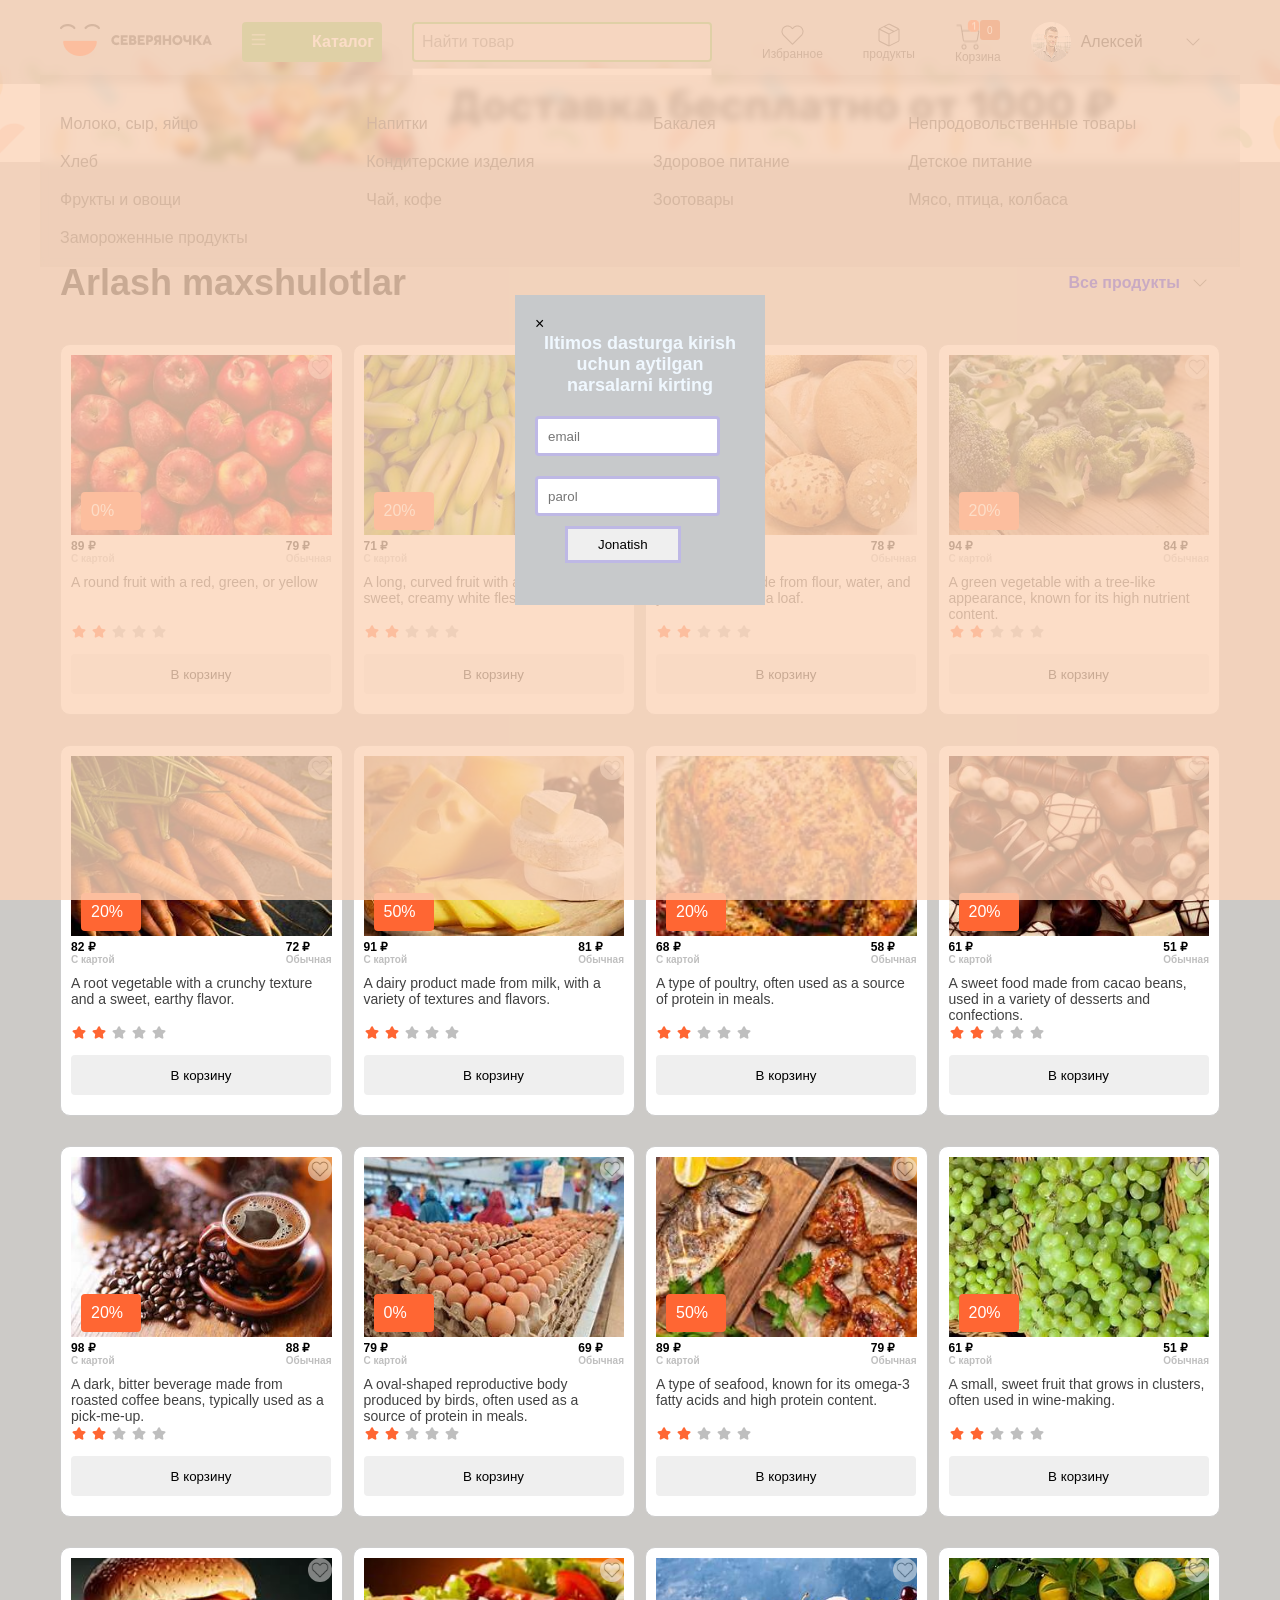
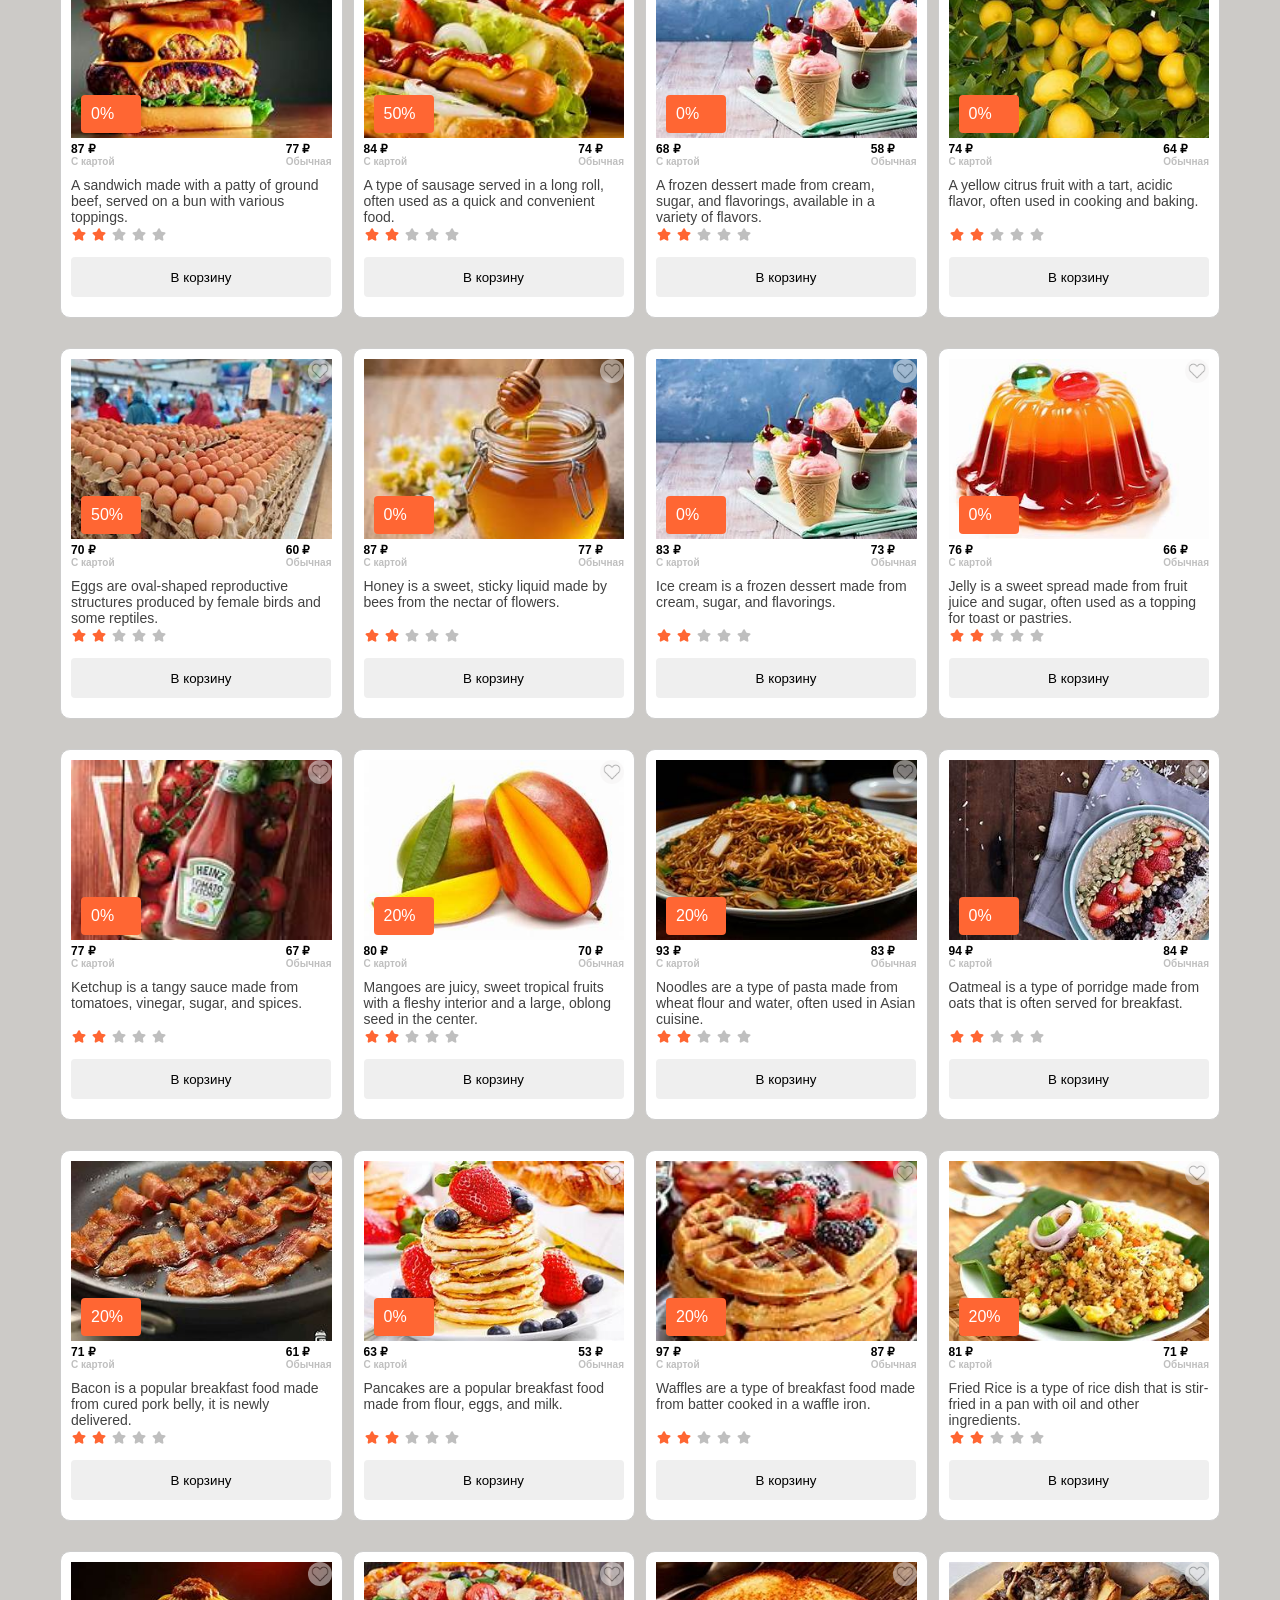
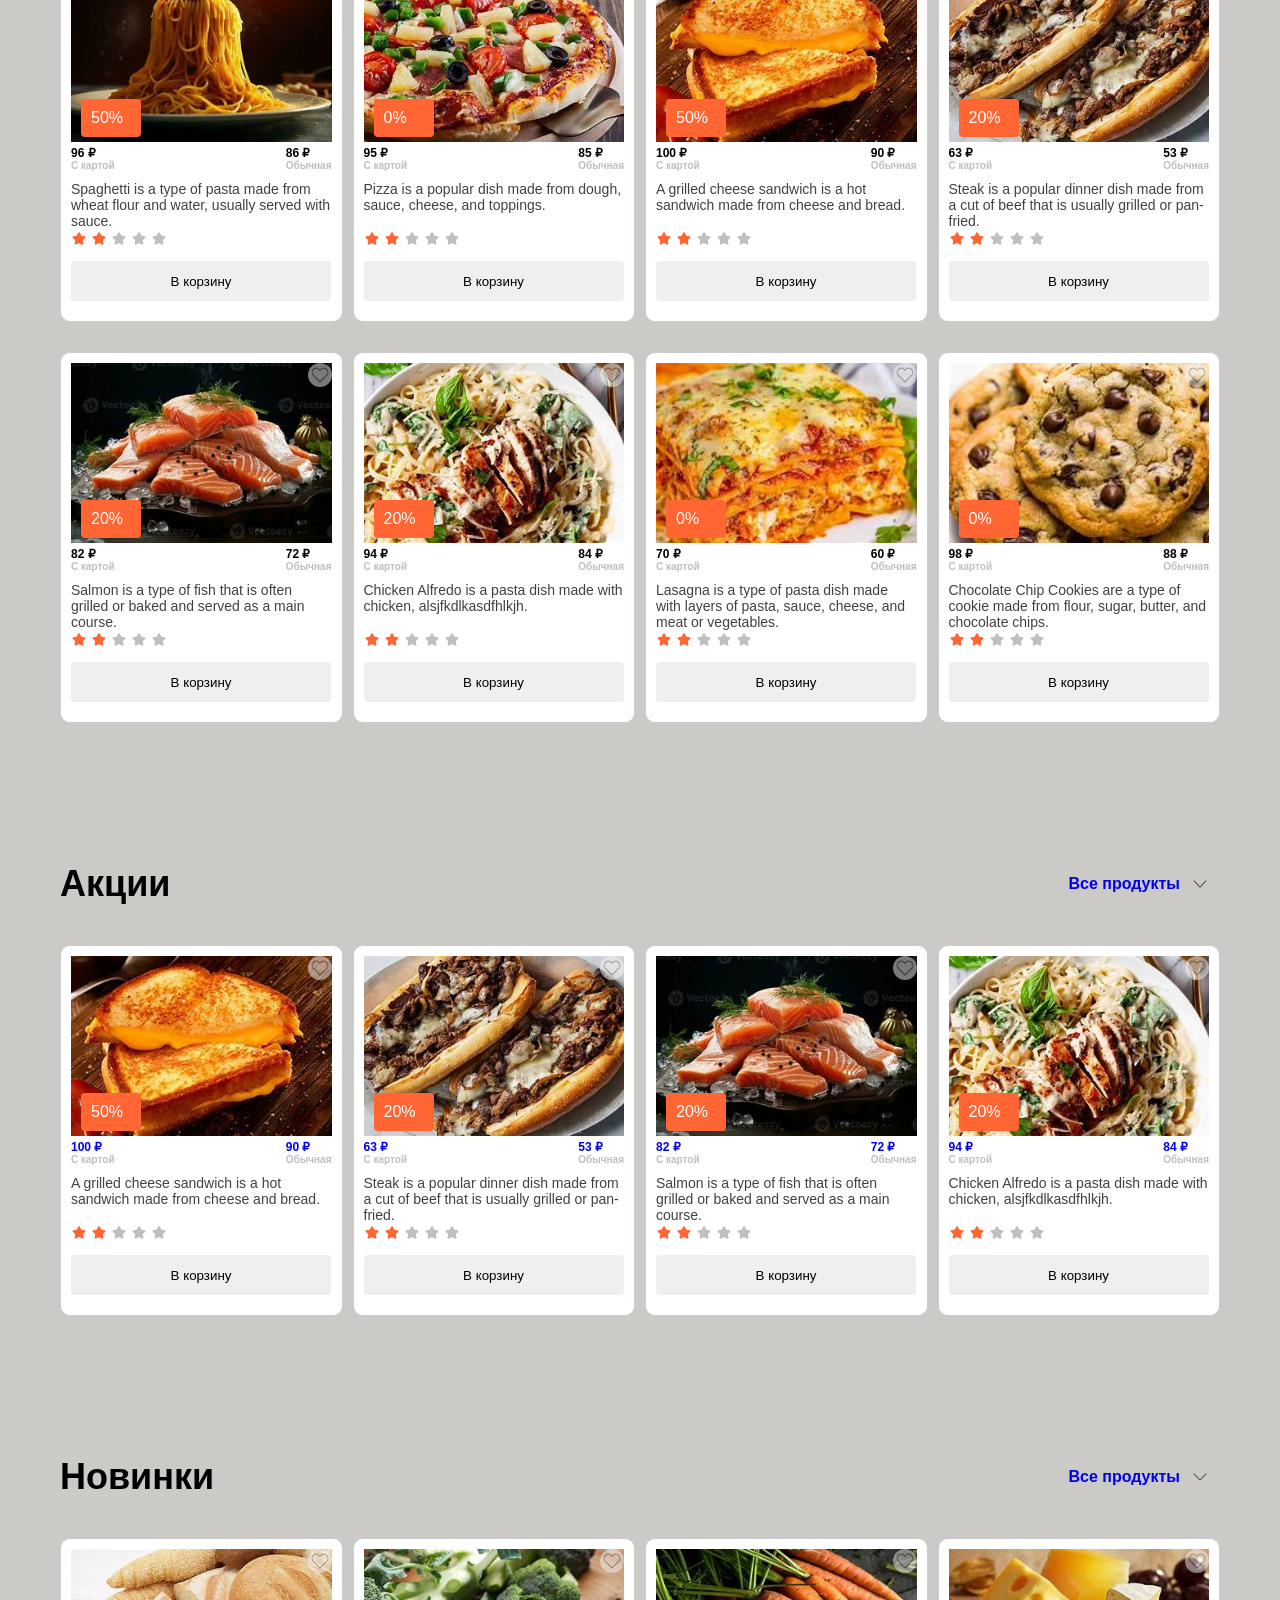
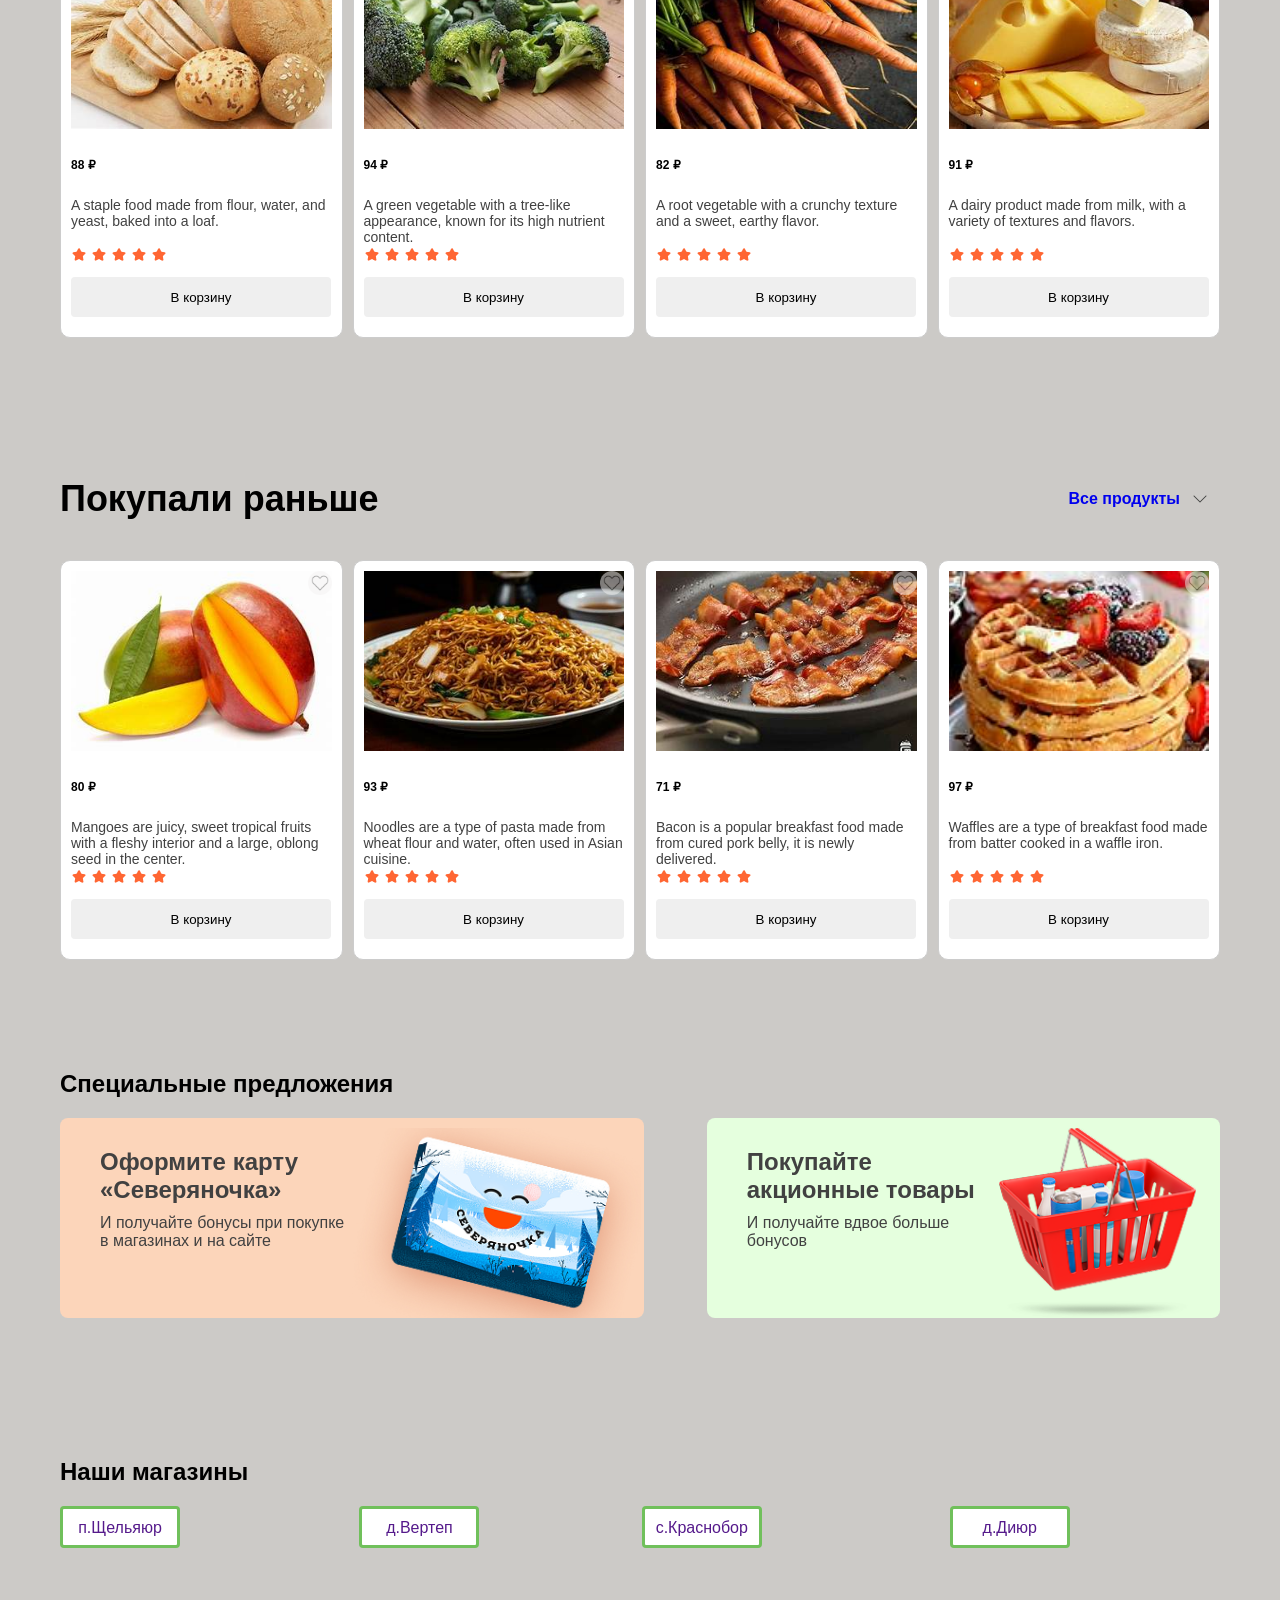
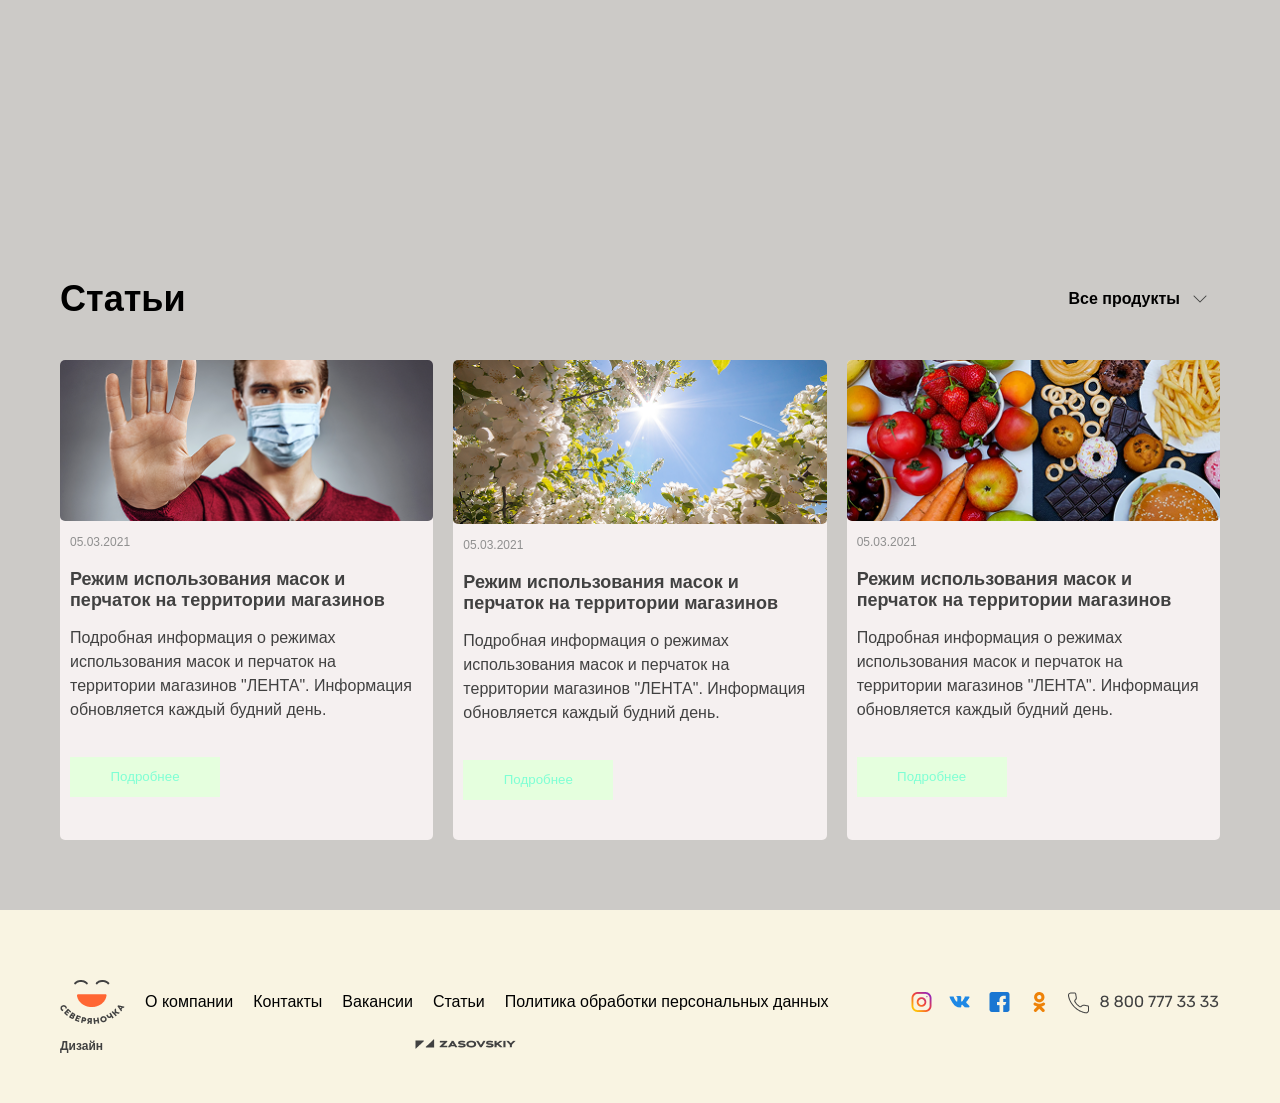
==== index.html @ 22d54e55 "uyga vazifa" ====
<!DOCTYPE html>
<html lang="en">

<head>
  <meta charset="UTF-8">
  <meta name="viewport" content="width=device-width, initial-scale=1.0">
  <title>Document</title>
  <link rel="stylesheet" href="./css/style.css">

</head>
<body>

<div id="loadingcard" >
  <img class="loading" src="./iesvchi/Vanilla@1x-1.0s-280px-250px.svg" alt="">

</div>

  <header>
    <div class="container card">
      <a href="">
        <img class="max-w-[300px]" src="../paka/logo (6).png" alt="logo">
      </a>
      
      <div  id="cards10" class="card1 ">
        <img class="card1-img " src="../paka/menu.png" alt="menu">
        <h3 class="card1-h1 ">Каталог</h3>
      </div>
      <div class="bosh ">
       <input id="inputlar"  class="card2-h2" placeholder="Найти товар" type="text" />
          <div id="searchcards" class="search-cards ">
          
          
          </div>
    
       
      </div>
        
      
      <ul class="card3 ">
        <li class="card3-li ">
          <img class="card3-li_img" src="../paka/Frame 211 (2).png" alt="layk">
          <a class="card3-li_p " href="./imges/katigoriyi.html">Избранное</a>
        </li>
        <li class="card3-li  ">
          <img class="card3-li_img" src="../paka/Frame 211 (3).png" alt="layk">
          <a class="card3-li_p  " href="../imges/maxsulod.html">продукты</a>
        </li>
        <li class="card3-li  ">
          <div class=" card3-li-3 ">
            <img class="card3-li_img" src="../paka/Frame 211 (4).png" alt="layk">
            <div id="badge" class="badge"></div>
          </div>
          <a class="card3-li_p  " href="./imges/card.html">Корзина </a>
        </li>
      </ul>
   
      <div id="profilBtn" class="card4 ">
        <img class="card4-img" src="../paka/avatar (5).png" alt="odam">
        <p class="card4-p ">Алексей</p>
        <img src="../paka/Button (1).png" alt="Button">
      </div>
    </div>
  </header>
  <div id="cards" class="container cards">
    <div class="cards1">
      <a class="cards1-a" href="">Молоко, сыр, яйцо</a>
      <a class="cards1-a" href="">Хлеб</a>
      <a class="cards1-a" href="">Фрукты и овощи</a>
      <a class="cards1-a" href="">Замороженные продукты</a>
    </div>
    <div class="cards1">
      <a class="cards1-a" href="">Напитки</a>
      <a class="cards1-a" href="">Кондитерские изделия</a>
      <a class="cards1-a" href="">Чай, кофе</a>
    </div>
    <div class="cards1">
      <a class="cards1-a" href="">Бакалея</a>
      <a class="cards1-a" href="">Здоровое питание</a>
      <a class="cards1-a" href="">Зоотовары</a>
    </div>
    <div class="cards1">
      <a class="cards1-a" href="">Непродовольственные товары</a>
      <a class="cards1-a" href="">Детское питание</a>
      <a class="cards1-a" href="">Мясо, птица, колбаса</a>
    </div>
  </div>
  <main>
    <section id="hero">
      <h1>
        <br>
        <br>
        <br>
        <br>
      </h1>
    </section>
    <section id="aksiyy">
      <div class="container aksiy ">
        <div class="aksiylar">
          <h1 class="aksiy-h1">Arlash maxshulotlar</h1>
          <a href="./imges/Bce naradek.html">
            <div class="aksiy1">
              <h2 class="aksiy1-h2">Все продукты</h2>
              <img class="aksiy1-img" src="../paka/Button (1).png" alt="kavol">
            </div>
          </a>
        </div>
        <div id="homecardslar" class="aksiylar3">
      
        </div>
      </div>
    </section>
    <section id="aksiyy">
      <div class="container aksiy ">
        <div class="aksiylar">
          <h1 class="aksiy-h1">Акции</h1>
          <a href="./imges/Bce naradek.html">
            <div class="aksiy1">
              <h2 class="aksiy1-h2">Все продукты</h2>
              <img class="aksiy1-img" src="../paka/Button (1).png" alt="kavol">
            </div>
          </a>
        </div>
        <div id="home-cards" class="aksiylar3">

        </div>
      </div>
    </section>
    <section id="aksiyy">
      <div class="container aksiy">
        <div class="aksiylar">
          <h1 class="aksiy-h1">Новинки</h1>
          <a href="./imges/Bce naradek.html">
            <div class="aksiy1">
              <h2 class="aksiy1-h2">Все продукты</h2>
              <img class="aksiy1-img" src="../paka/Button (1).png" alt="kavol">
              </div>
          </a>
         
        </div>
        <div id="aksiy2card"  class="aksiylar3">
        
     
        </div>
      </div>
    </section>
    <section id="aksiyy">
      <div class="container aksiy">
        <div class="aksiylar">
          <h1 class="aksiy-h1">Покупали раньше</h1>
          <a href="./imges/Bce naradek.html">
            <div class="aksiy1">
              <h2 class="aksiy1-h2">Все продукты</h2>
              <img class="aksiy1-img" src="../paka/Button (1).png" alt="kavol">
              </div>
          </a>
        </div>
        <div id="aksiycard3" class="aksiylar3">
       
        </div>
      </div>
    </section>
    <section id="informash">
      <div class="container informash">
        <h1 class=" informash1">Специальные предложения</h1>
        <div class="informash2">
          <div class="informash3">
            <div class="informash-card">
              <h1 class="informash3-card_h1">Оформите карту <br> «Северяночка»</h1>
              <p class="informash3-card_p">И получайте бонусы при покупке <br> в магазинах и на сайте</p>
            </div>
            <img class="informash-img" src="../paka/Карта лояльности-10 1.png" alt="soml">
          </div>
          <div class="informash4">
            <div class="informash-card">
              <h1 class="informash3-card_h1">Покупайте <br> акционные товары</h1>
              <p class="informash3-card_p">И получайте вдвое больше <br> бонусов</p>
            </div>
            <img class="informash-img" src="../paka/73 1.png" alt="harit">
          </div>
        </div>
      </div>
    </section>
    <section id="map">
      <div class="container map1">
        <h1 class="map-h1">Наши магазины</h1>
        <ul class="map-ul">
          <li class="map-ul_li">
            <a class="map-ul_a" href="">п.Щельяюр</a>
          </li>
          <li class="map-ul_li">
            <a class="map-ul_a" href="">д.Вертеп</a>
          </li>
          <li class="map-ul_li">
            <a class="map-ul_a" href="">с.Краснобор</a>
          </li>
          <li class="map-ul_li">
            <a class="map-ul_a" href="">д.Диюр</a>
          </li>
        </ul>
        <section id="maplar">
         <br>
         
        </section>
      </div>
    </section>
    <section id="stop">
      <div class="container stop">
        <div class="aksiylar">
          <h1 class="aksiy-h1">Статьи</h1>
          <div class="aksiy1">
            <h2 class="aksiy1-h2">Все продукты</h2>
            <img class="aksiy1-img" src="../paka/Button (1).png" alt="kavol">
          </div>
        </div>
        <div class="stop-card">
          <div class="stop1">
            <img class="stop1-img" src="../paka/image 5.png" alt="stop">
            <p class="stop1-p1">05.03.2021</p>
            <h1 class="stop1-h1">Режим использования масок и <br> перчаток на территории магазинов</h1>
            <p class="stop1-p">Подробная информация о режимах <br> использования масок и перчаток на <br> территории
              магазинов
              "ЛЕНТА". Информация <br> обновляется
              каждый будний день.</p>
            <button class="stop1-but">Подробнее</button>
          </div>
          <div class="stop1">
            <img class="stop1-img" src="../paka/image 5 (1).png" alt="stop">
            <div>
              <p class="stop1-p1">05.03.2021</p>
              <h1 class="stop1-h1">Режим использования масок и <br> перчаток на территории магазинов</h1>
              <p class="stop1-p">Подробная информация о режимах <br> использования масок и перчаток на <br> территории
                магазинов
                "ЛЕНТА". Информация <br> обновляется
                каждый будний день.</p>
              <button class="stop1-but">Подробнее</button>
            </div>
          </div>
          <div class="stop1">
            <img class="stop1-img" src="../paka/image 5 (2).png" alt="stop">
            <div>
              <p class="stop1-p1">05.03.2021</p>
              <h1 class="stop1-h1">Режим использования масок и <br> перчаток на территории магазинов</h1>
              <p class="stop1-p">Подробная информация о режимах <br> использования масок и перчаток на <br> территории
                магазинов
                "ЛЕНТА". Информация <br> обновляется
                каждый будний день.</p>
              <button class="stop1-but">Подробнее</button>
            </div>
          </div>
        </div>
      </div>
    </section>
  </main>
  <footer id="footer">
    <div class="container footer">
      <div class="footer1">
        <img class="footer1-img" src="../paka/logo (7).png" alt="">
        <p class="footer1-p">О компании</p>
        <p class="footer1-p">Контакты</p>
        <p class="footer1-p">Вакансии</p>
        <p class="footer1-p">Статьи</p>
        <p class="footer1-p">Политика обработки персональных данных</p>
      </div>
      <div class="footer2">
        <img src="../paka/Group 469.png" alt="instagram">
        <img src="../paka/vkontakte.png" alt="s">
        <img src="../paka/facebook.png" alt="">
        <img src="../paka/ok.png" alt="">
        <img src="../paka/Frame 156.png" alt="">
      </div>
      <div class="footer3">
        <h1 class="footer3-h1">Дизайн</h1>
        <img src="../paka/logo-zasovskiy-small-black.png" alt="">
      </div>
    </div>
  </footer>
  <div class=" container tavarlar-songicard ">
    <ul class="card30">
      <li class="card30-li">
        <img class="card30-li_img" src="../paka/Frame 211 (2).png" alt="layk">
        <a class="card3-li_p" href="../katigoriyi.html">Избранное</a>
      </li>
      <li class="card30-li">
        <img class="card30-li_img" src="../paka/Frame 211 (3).png" alt="layk">
        <a class="card3-li_p" href="./maxsulod.html">продукты</a>
      </li>
      <li class="card3-li  ">
        <div class=" card3-li-3 ">
          <img class="card3-li_img" src="../paka/Frame 211 (4).png" alt="layk">
          <div id="badge" class="badge"></div>
        </div>
        <a class="card3-li_p  " href="../imges/katigoriy1440.html">Корзина </a>
      </li>
    </ul>
    <div class="card40">
      <img class="card40-img" src="../paka/avatar (5).png" alt="odam">
      <img src="../paka/Button (1).png" alt="Button">
    </div>
  </div>
  <div id="profilOyna"  class=" parol5">
    <div   class="parol2">
      <span class="closeBtn" id="yopishX">&times;</span>
      <h1 class="malutlar">Iltimos dasturga kirish uchun aytilgan narsalarni kirting</h1>
      <form id="forminput" class="parol">
        <input class="parol1"  id="ism"  placeholder="email" type="text">
        <input class="parol1" id="email" placeholder="parol" type="password">
        </form>
        <button class="parol3" id="jonatishBtn">Jonatish</button>
        <div class="error" id="xatoMatni"></div>

    </div>
  </div>
  <script src="./products-data/products-data.js"></script>
  <script src="./js/bubling-caturing.js"></script>
  <script src="./js/cards.js"></script>
  <script src="./js/botton.js"></script>
  <script src="./js/loading.js"></script>
  <script src="./js/search.js"></script>
  <script src="./js/aksiycard3.js"></script>
  <script src="./js/aksiy.js"></script>
  <script src="./js/main.js"></script>
</body>
</html>
---- css/style.css ----
@import url(./base/main.css);
@import url(./layout/about.css);
@import url(./layout/footer.css);
@import url(./layout/header.css);
@import url(./layout/hero.css);
@import url(./modules/bottun.css);
@import url(./state/container.css);
@import url(./layout/aksiy.css);
@import url(./layout/informash.css);
@import url(./layout/map.css);
@import url(./layout/stop.css);
@import url(./katigoriyi/menu.css);
@import url(./katigoriy/katigoriy.css);
@import url(./tavar1440/tavar1440.css);
@import url(./maxsulod/maxsulod.css);
@import url(./layout/cards.css);
@import url(./rasmaluchun/rasmlar.css);
@import url(./layout/search.css);
@import url(./button/buttoncard.css);
@import url(./cart/cart.css);
@import url(./parol/parol.css);
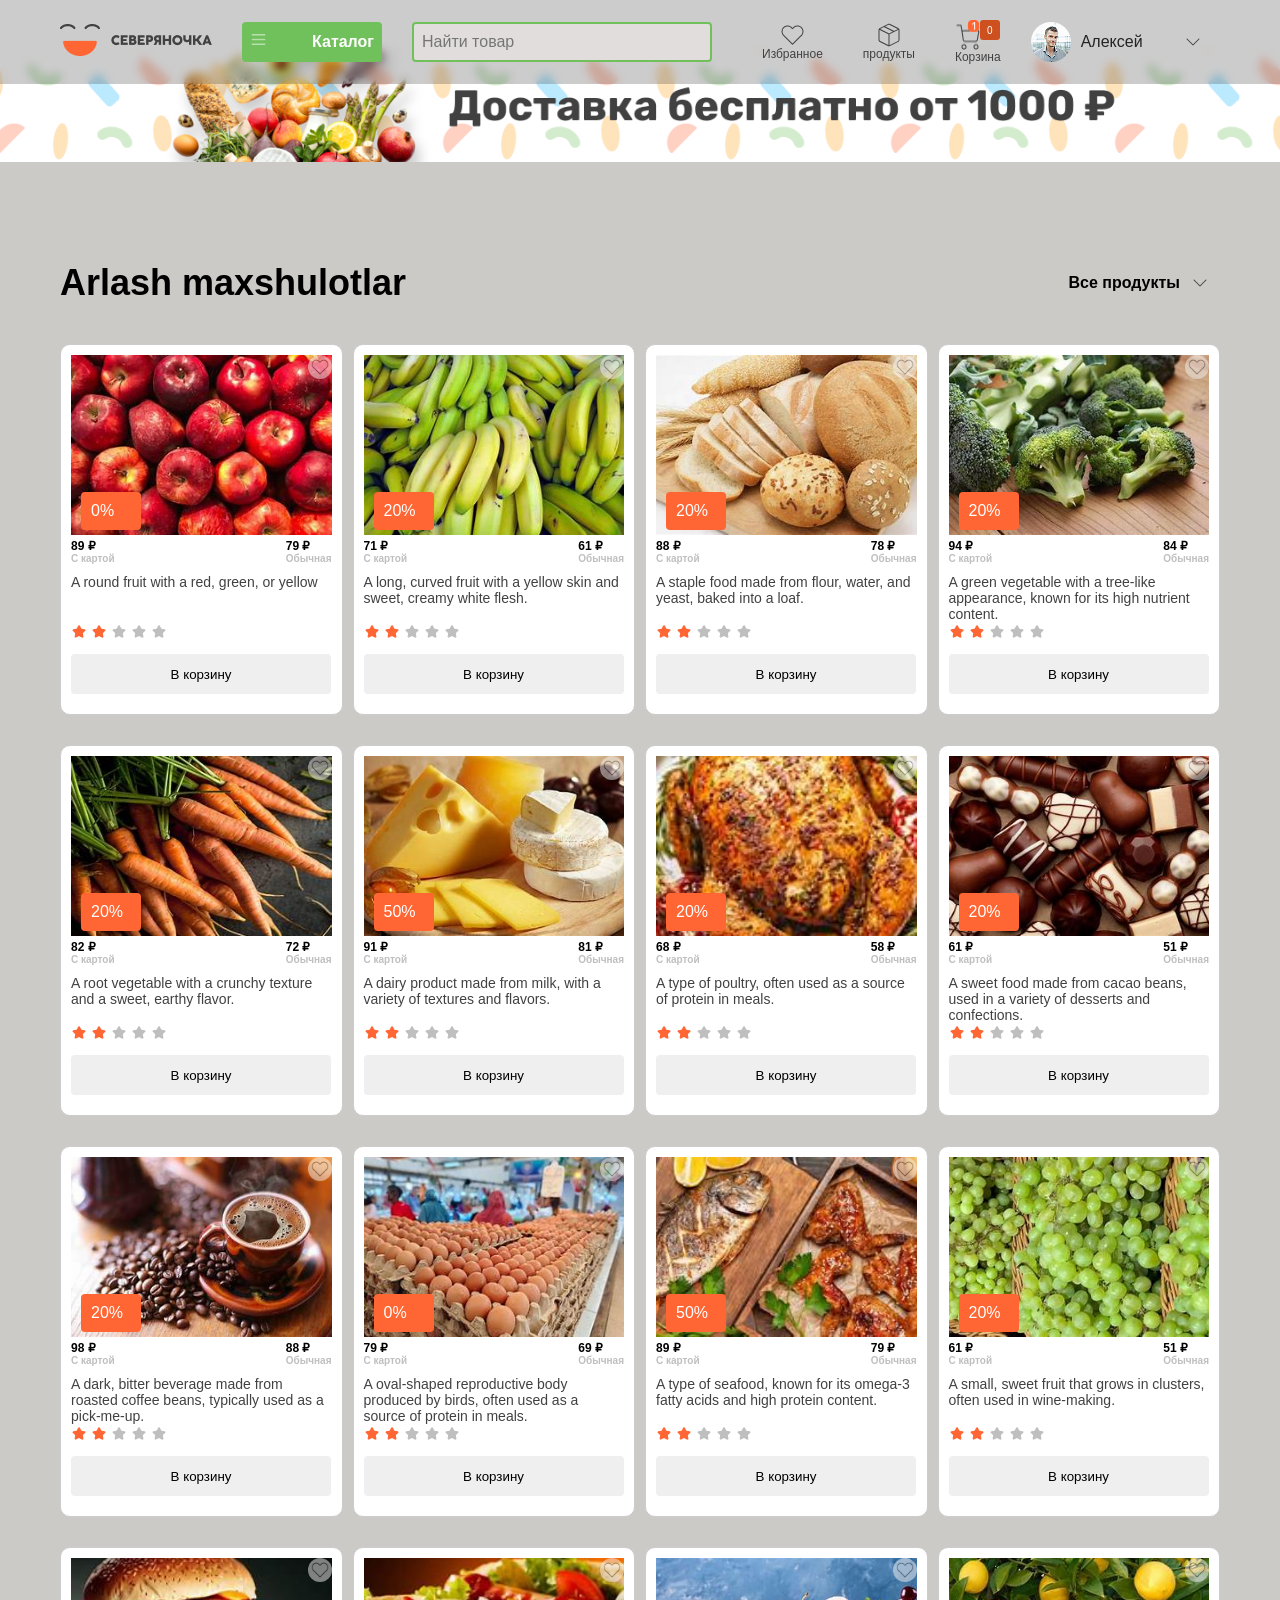
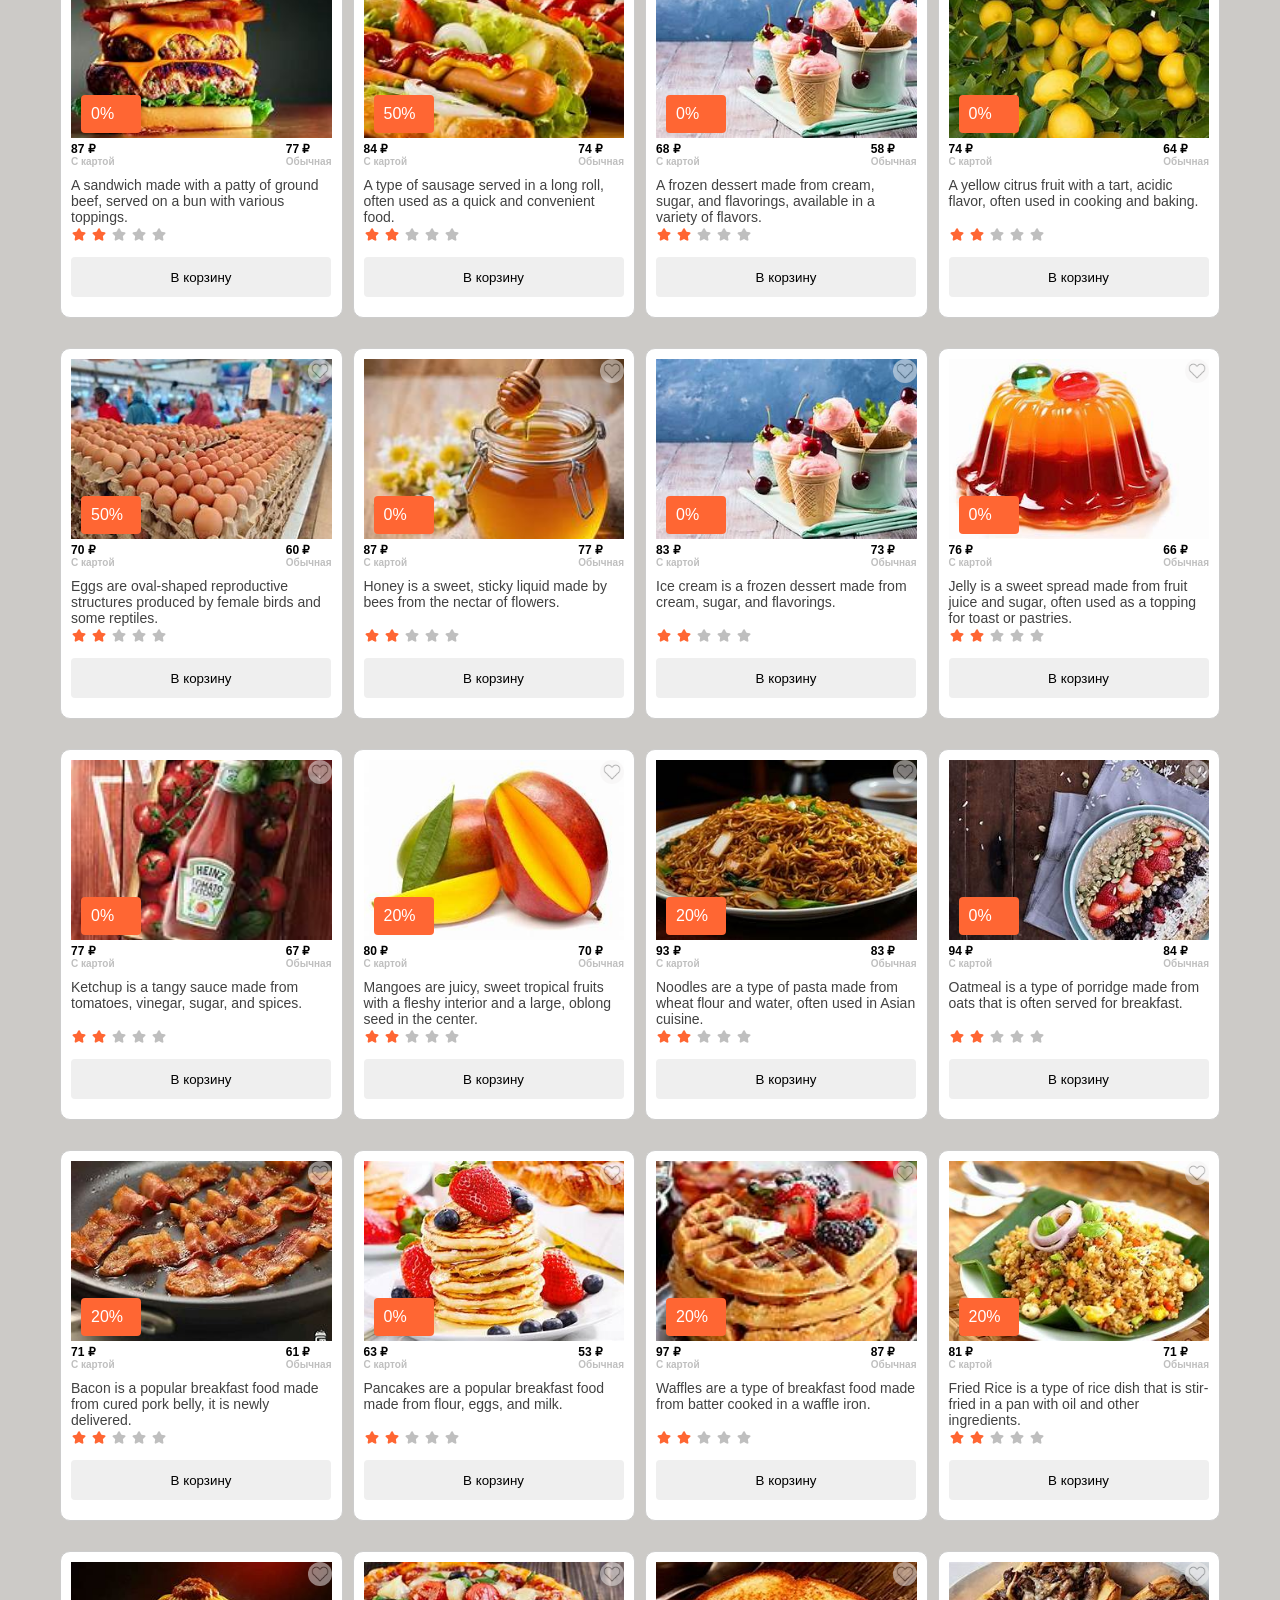
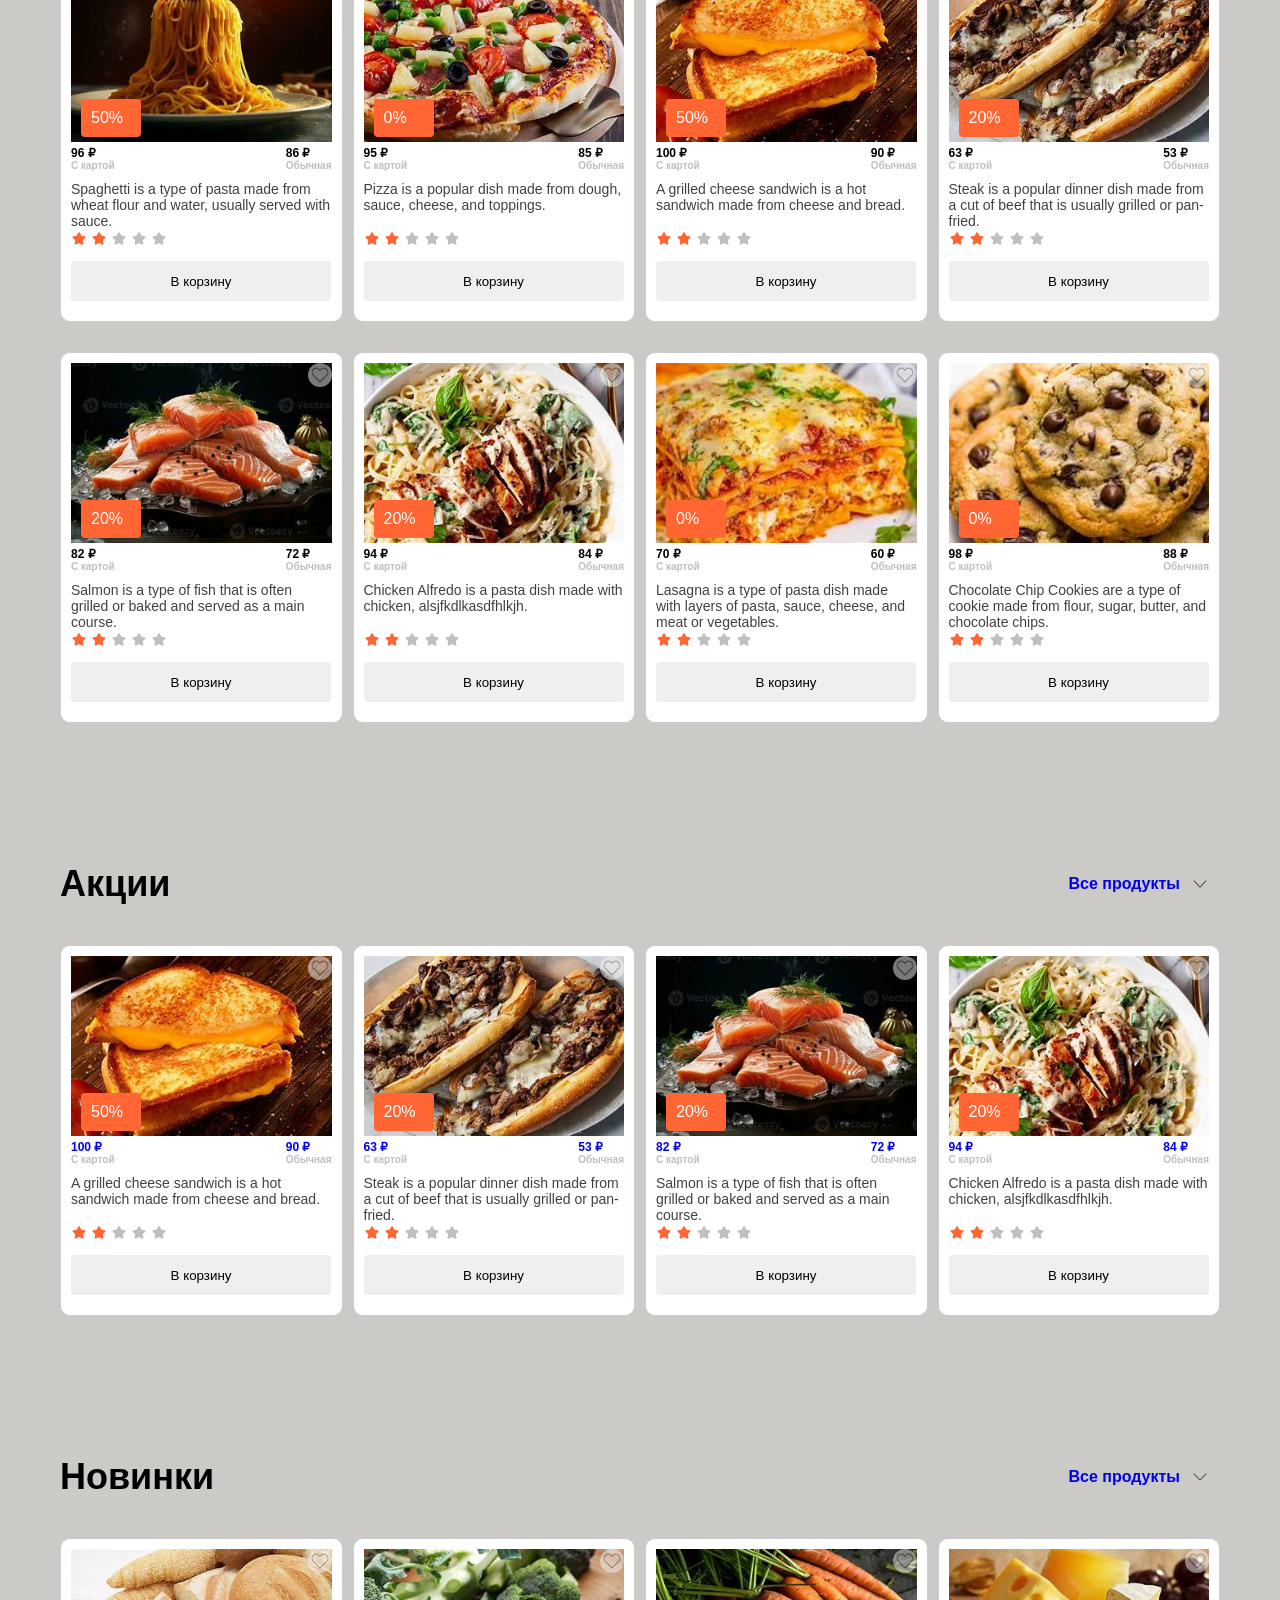
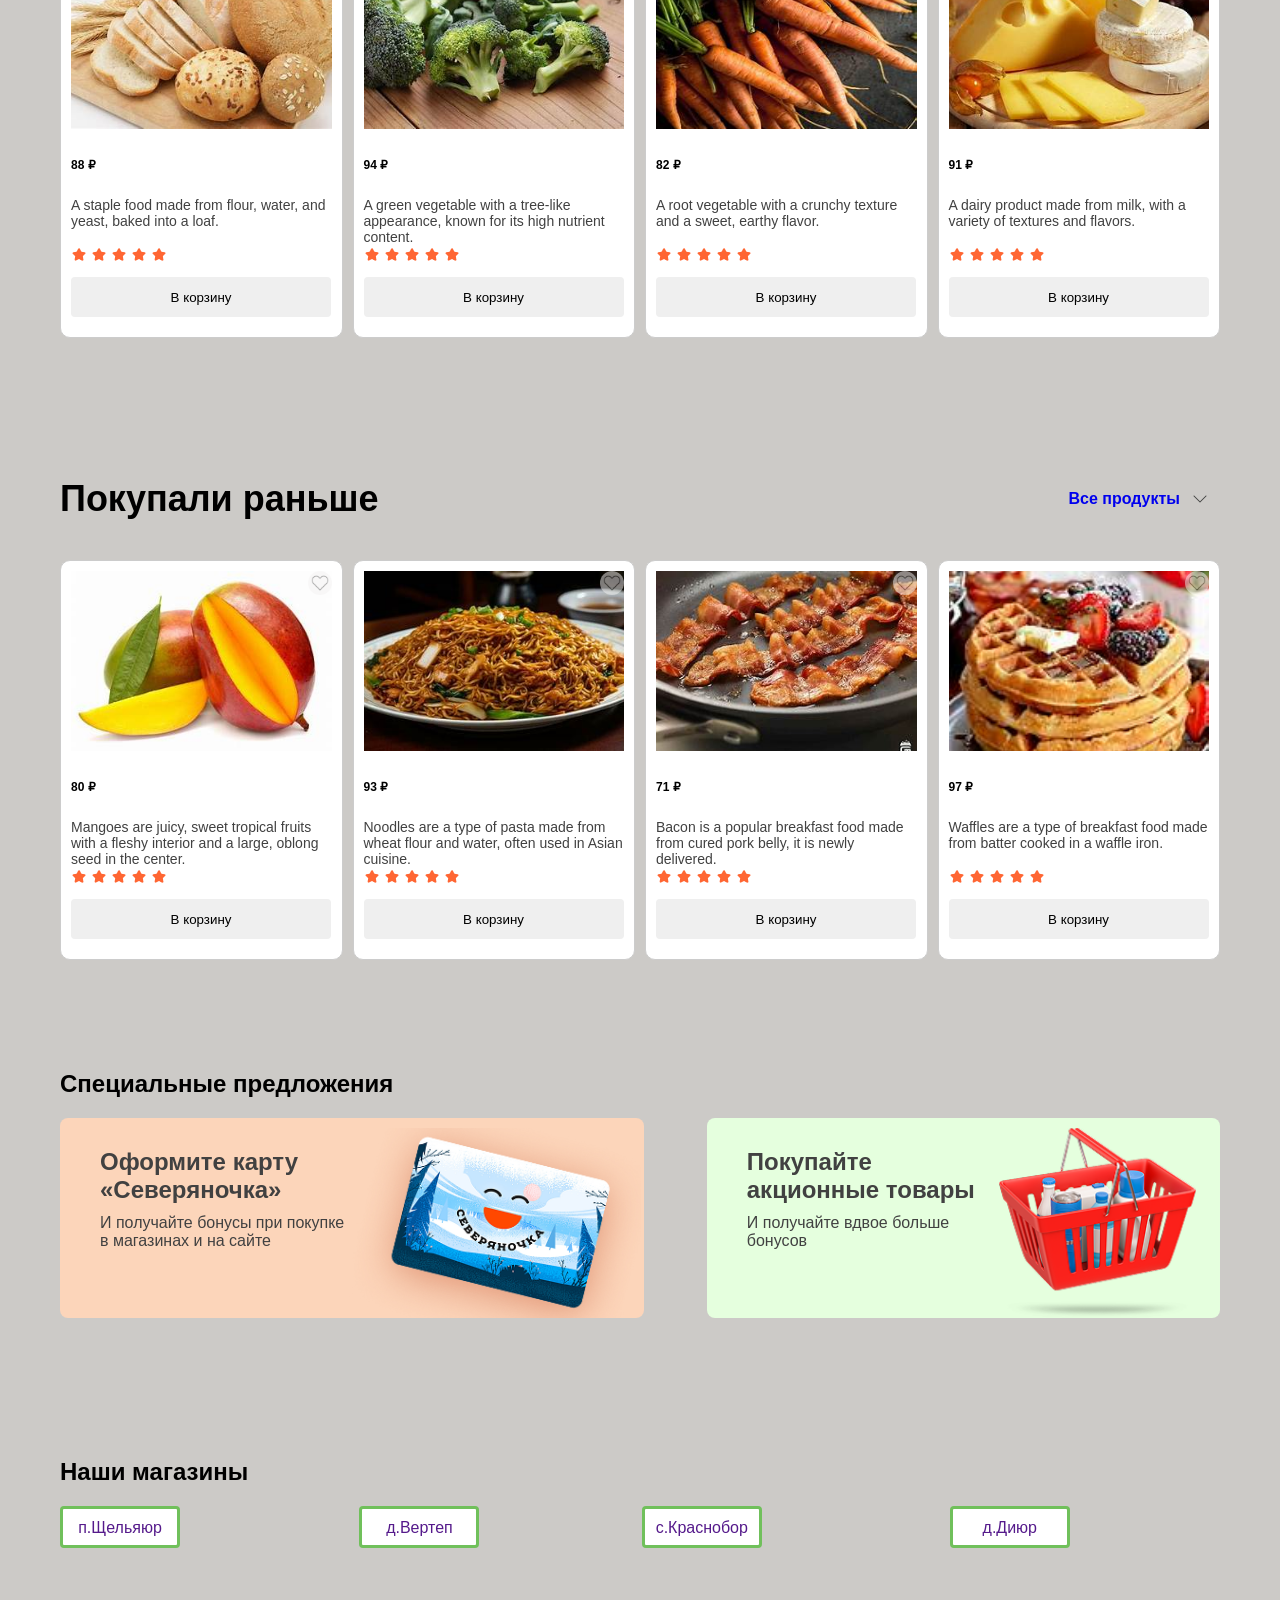
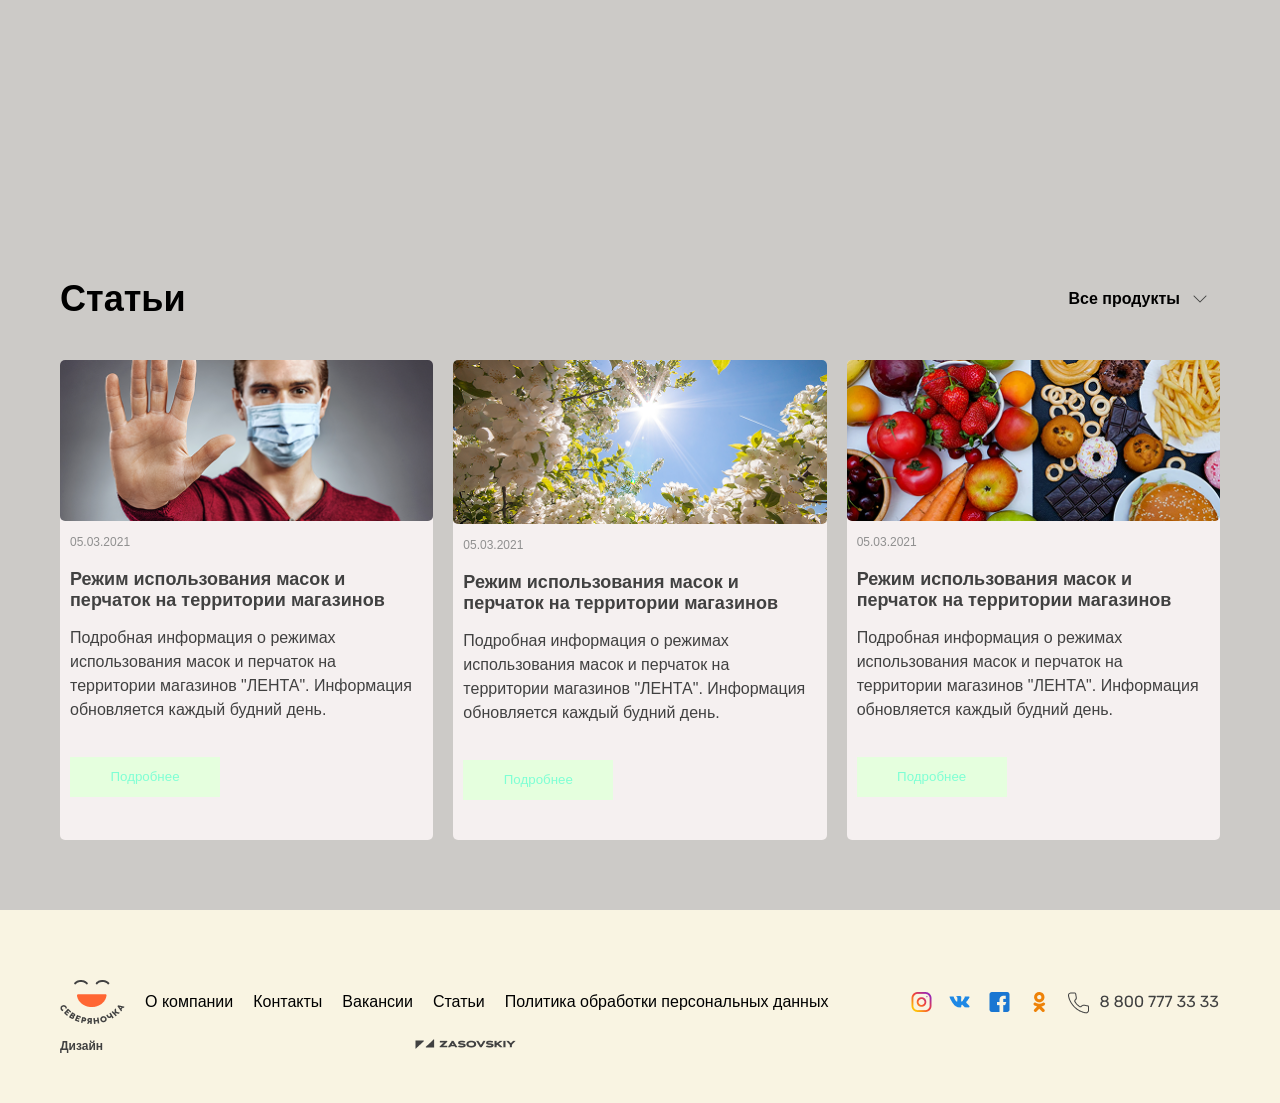
==== commit 8ffac967: "uygavazifa" ====
--- a/index.html
+++ b/index.html
@@ -27,7 +27,7 @@
       </div>
       <div class="bosh ">
        <input id="inputlar"  class="card2-h2" placeholder="Найти товар" type="text" />
-          <div id="searchcards" class="search-cards ">
+          <div id="searchcards" class="search-cards hidden ">
           
           
           </div>
@@ -97,17 +97,19 @@
       <div class="container aksiy ">
         <div class="aksiylar">
           <h1 class="aksiy-h1">Arlash maxshulotlar</h1>
-          <a href="./imges/Bce naradek.html">
+      
             <div class="aksiy1">
               <h2 class="aksiy1-h2">Все продукты</h2>
               <img class="aksiy1-img" src="../paka/Button (1).png" alt="kavol">
             </div>
-          </a>
-        </div>
-        <div id="homecardslar" class="aksiylar3">
-      
-        </div>
-      </div>
+        
+          </div>
+            <div id="homecardslar" class="aksiylar3">
+      
+            </div>
+      
+      </div>
+    
     </section>
     <section id="aksiyy">
       <div class="container aksiy ">
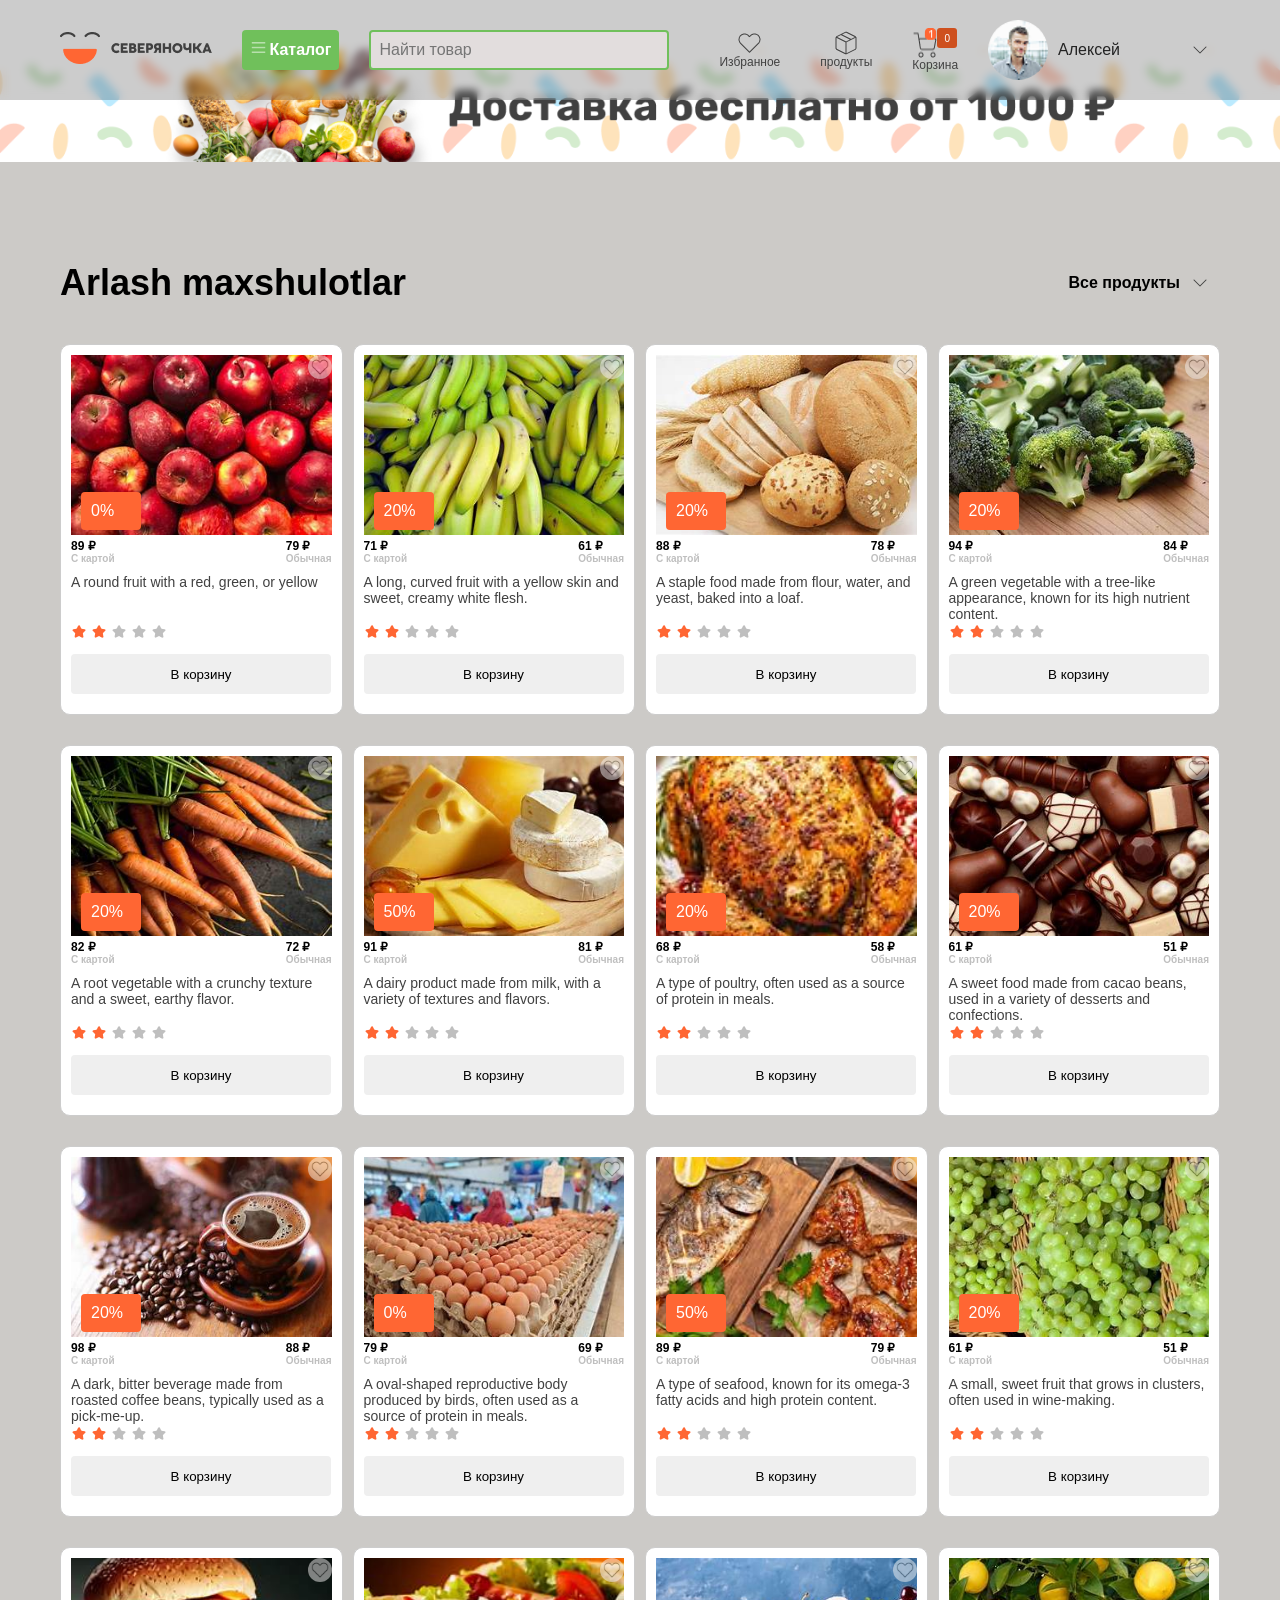
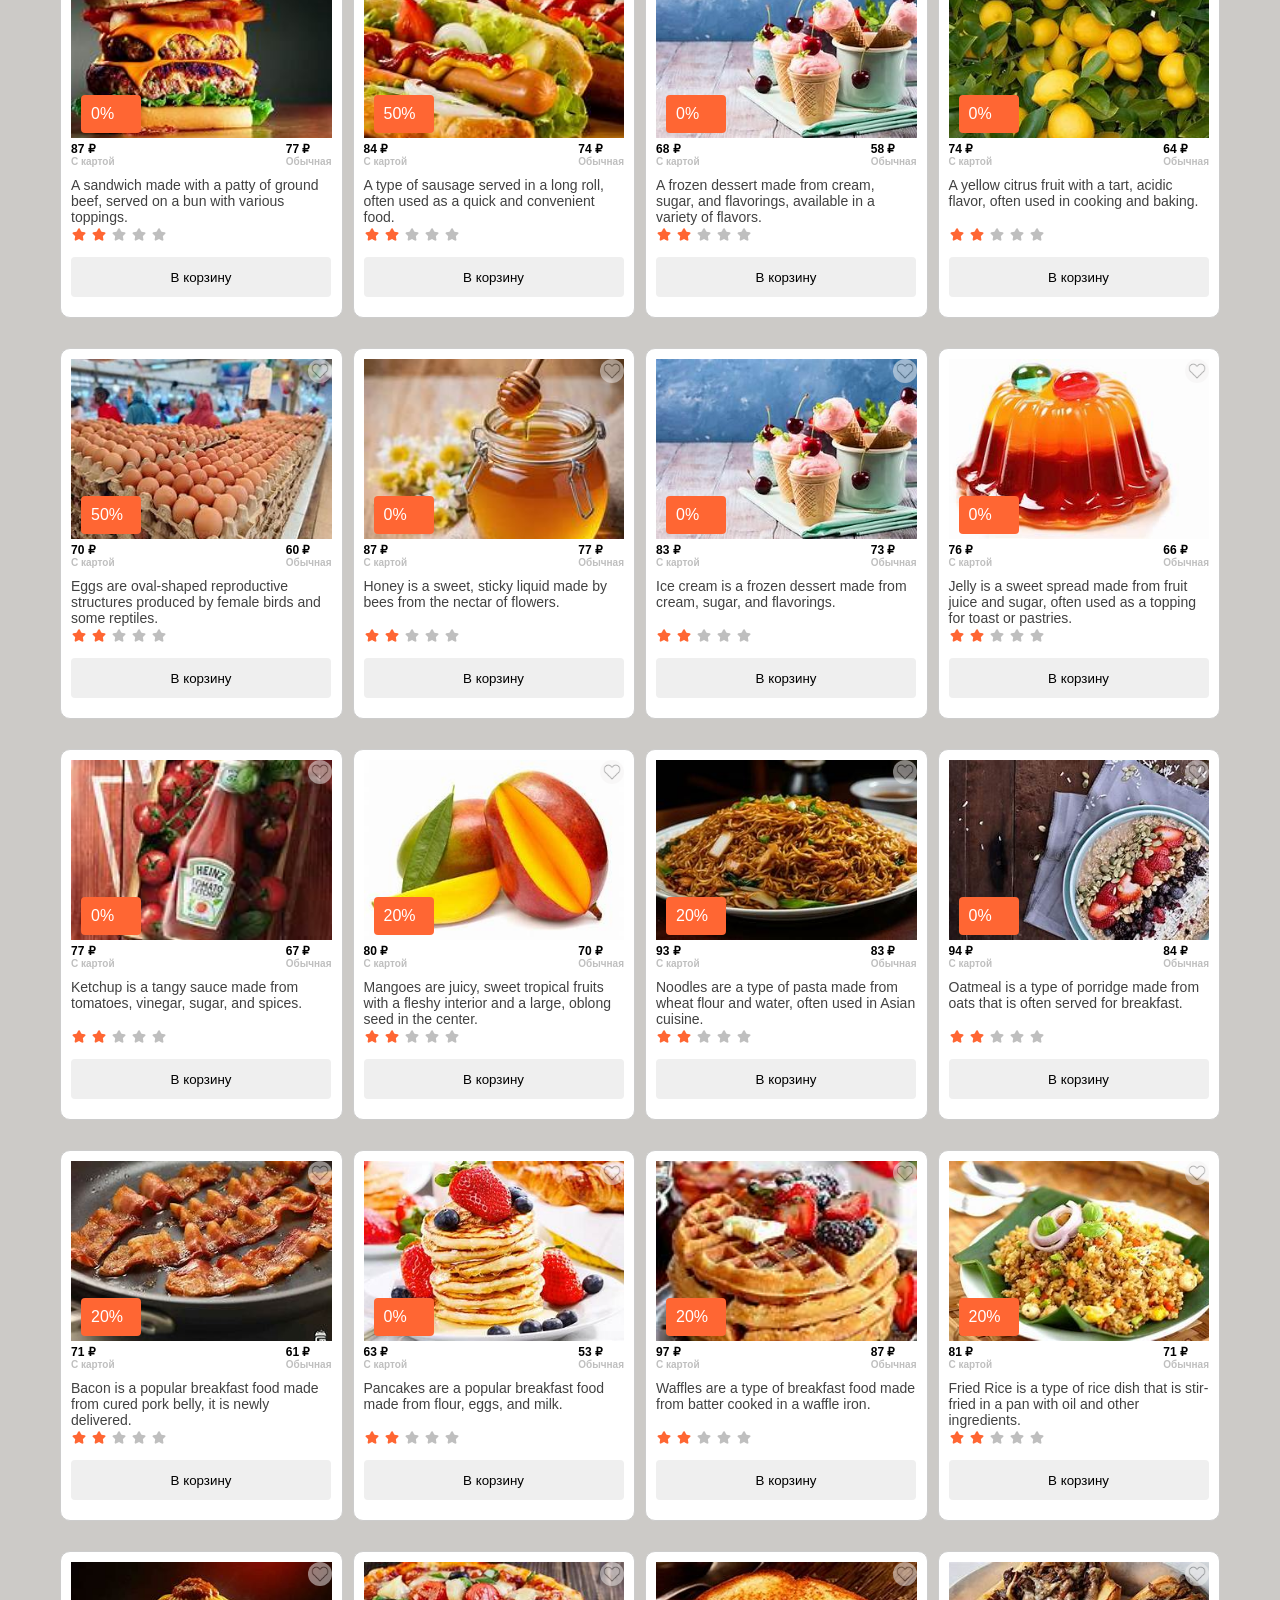
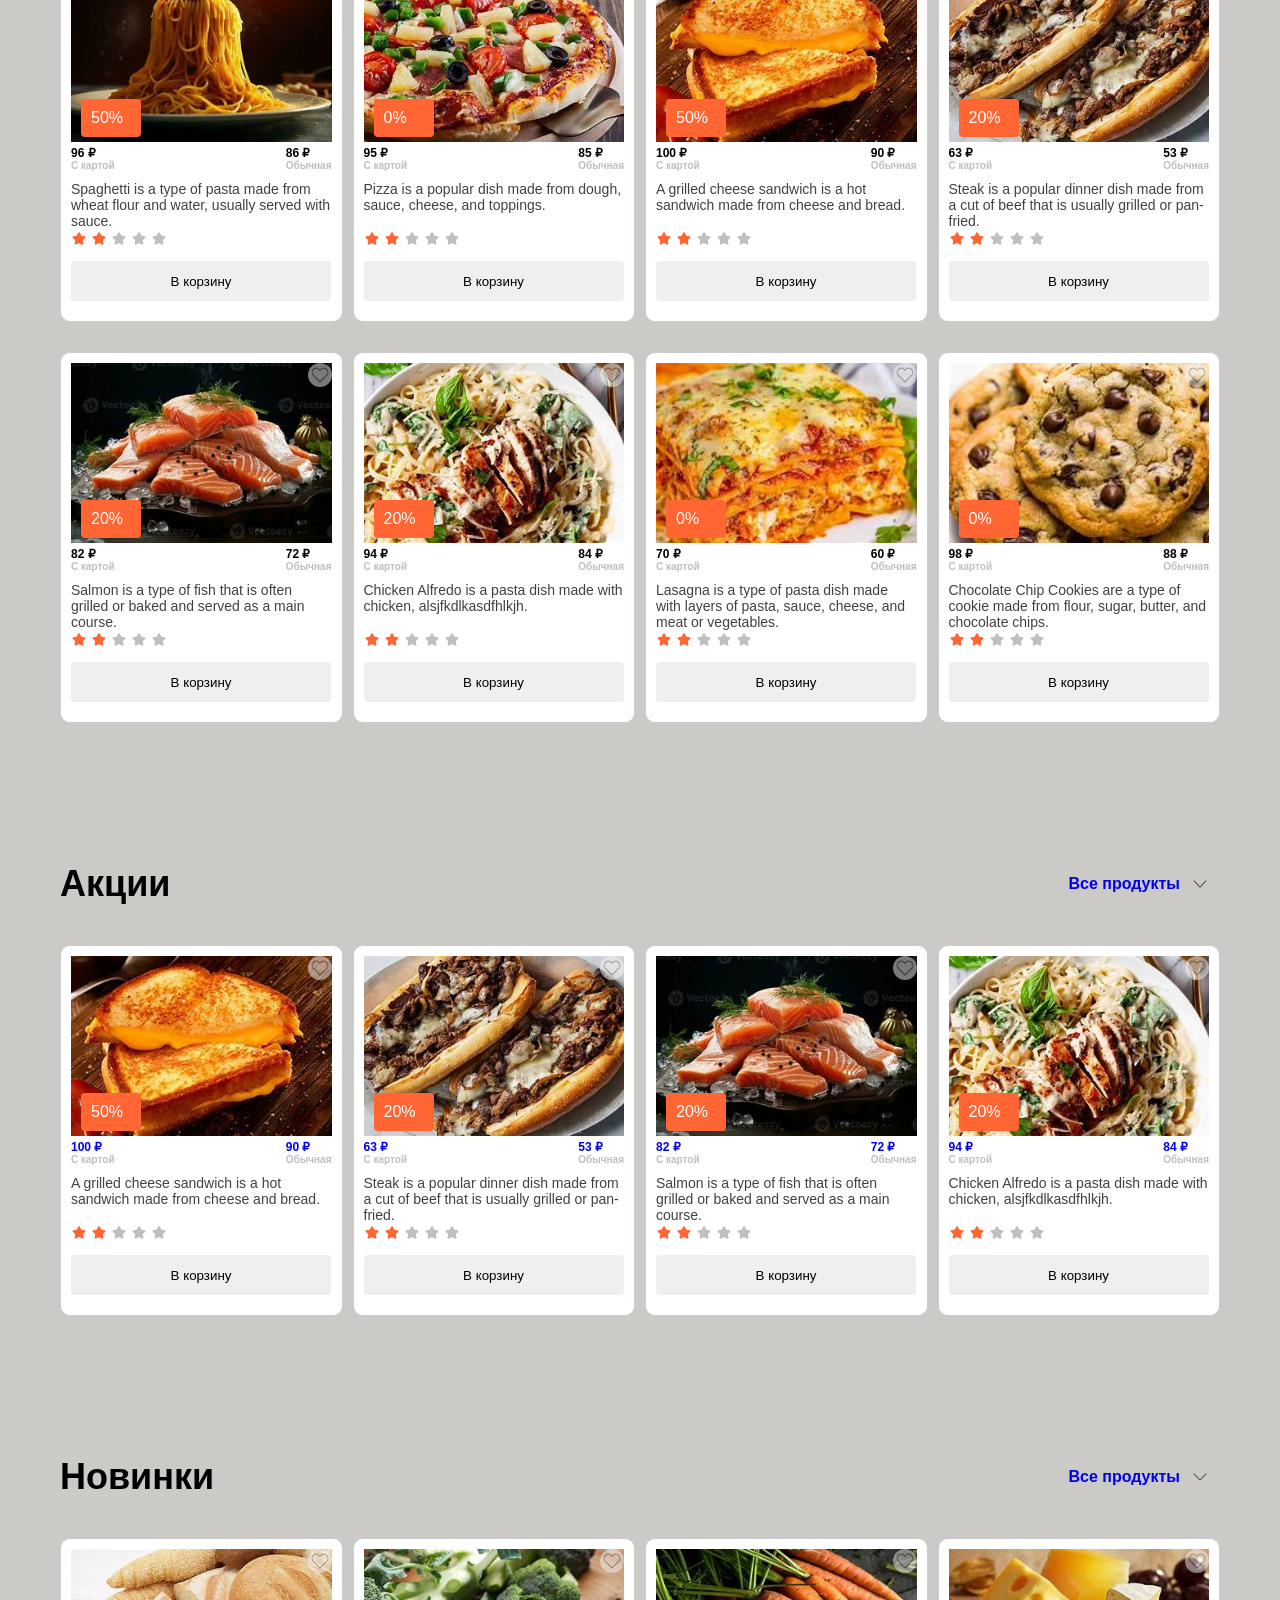
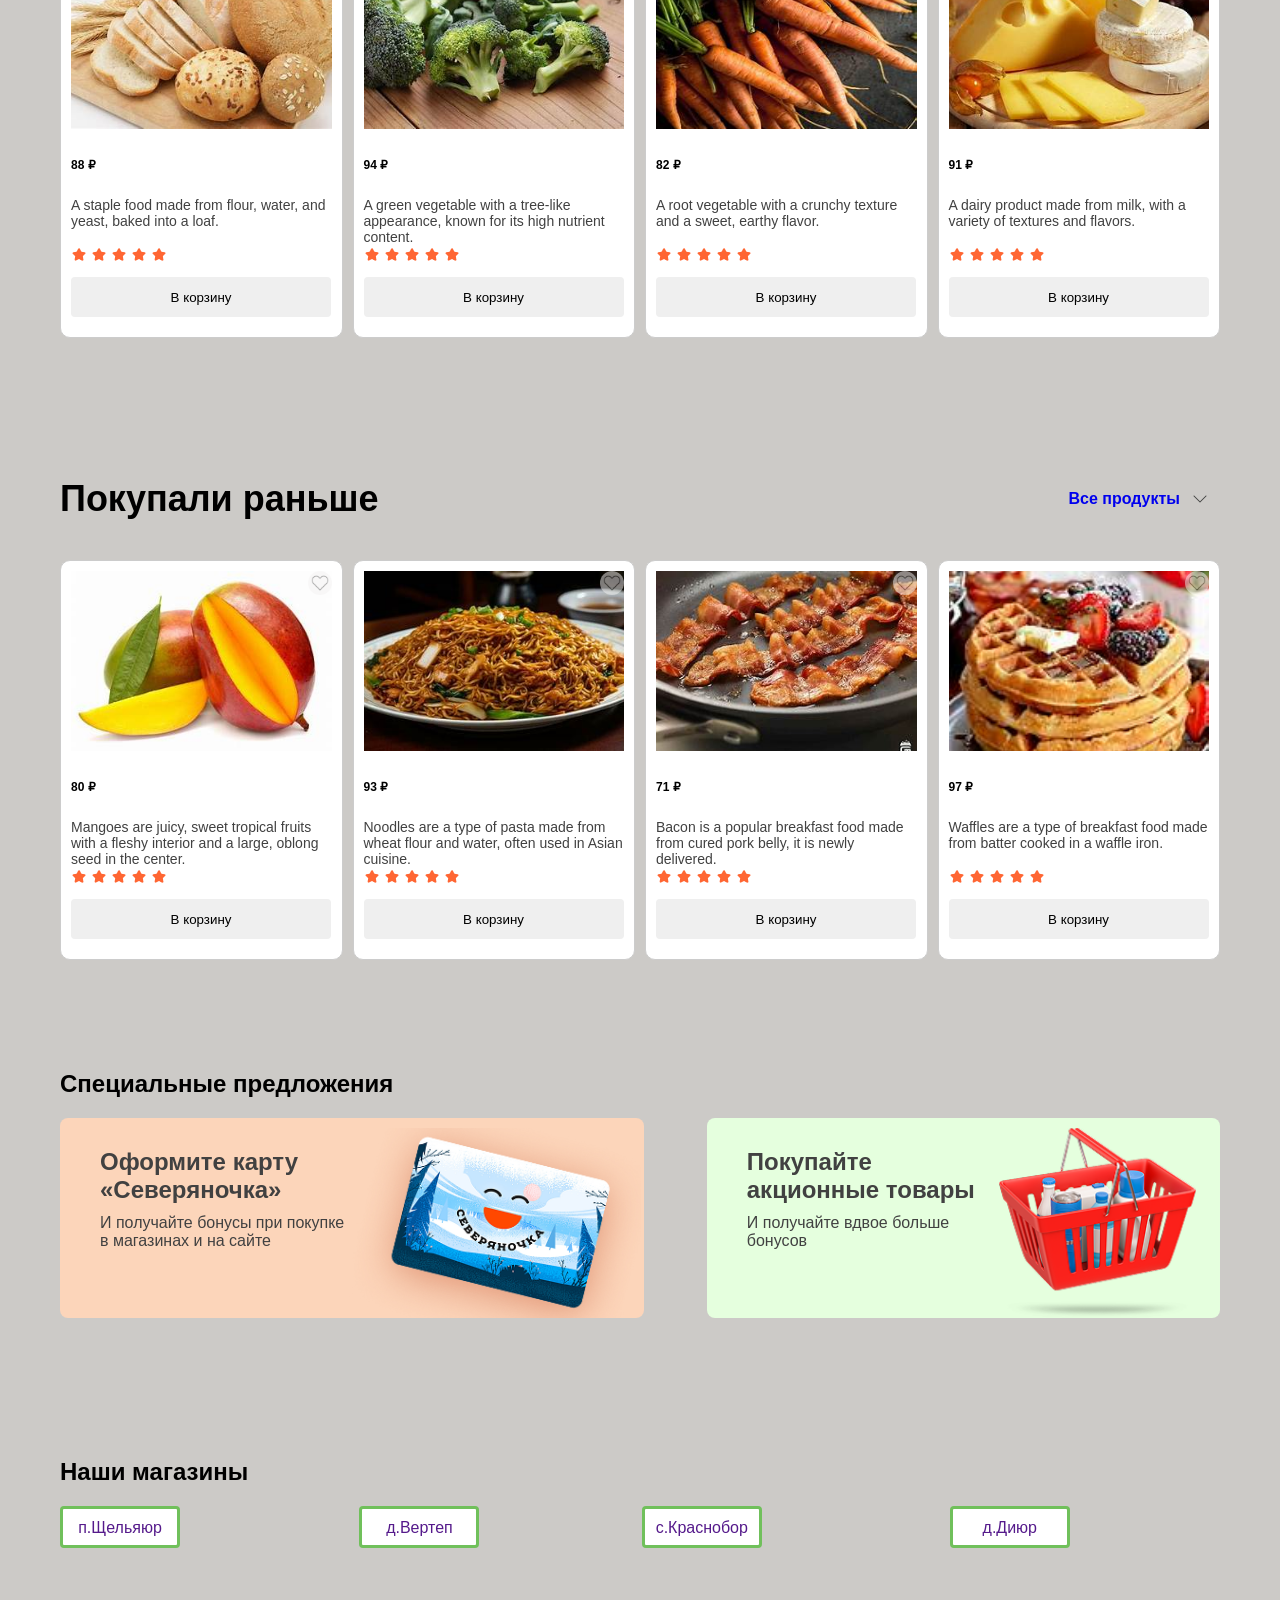
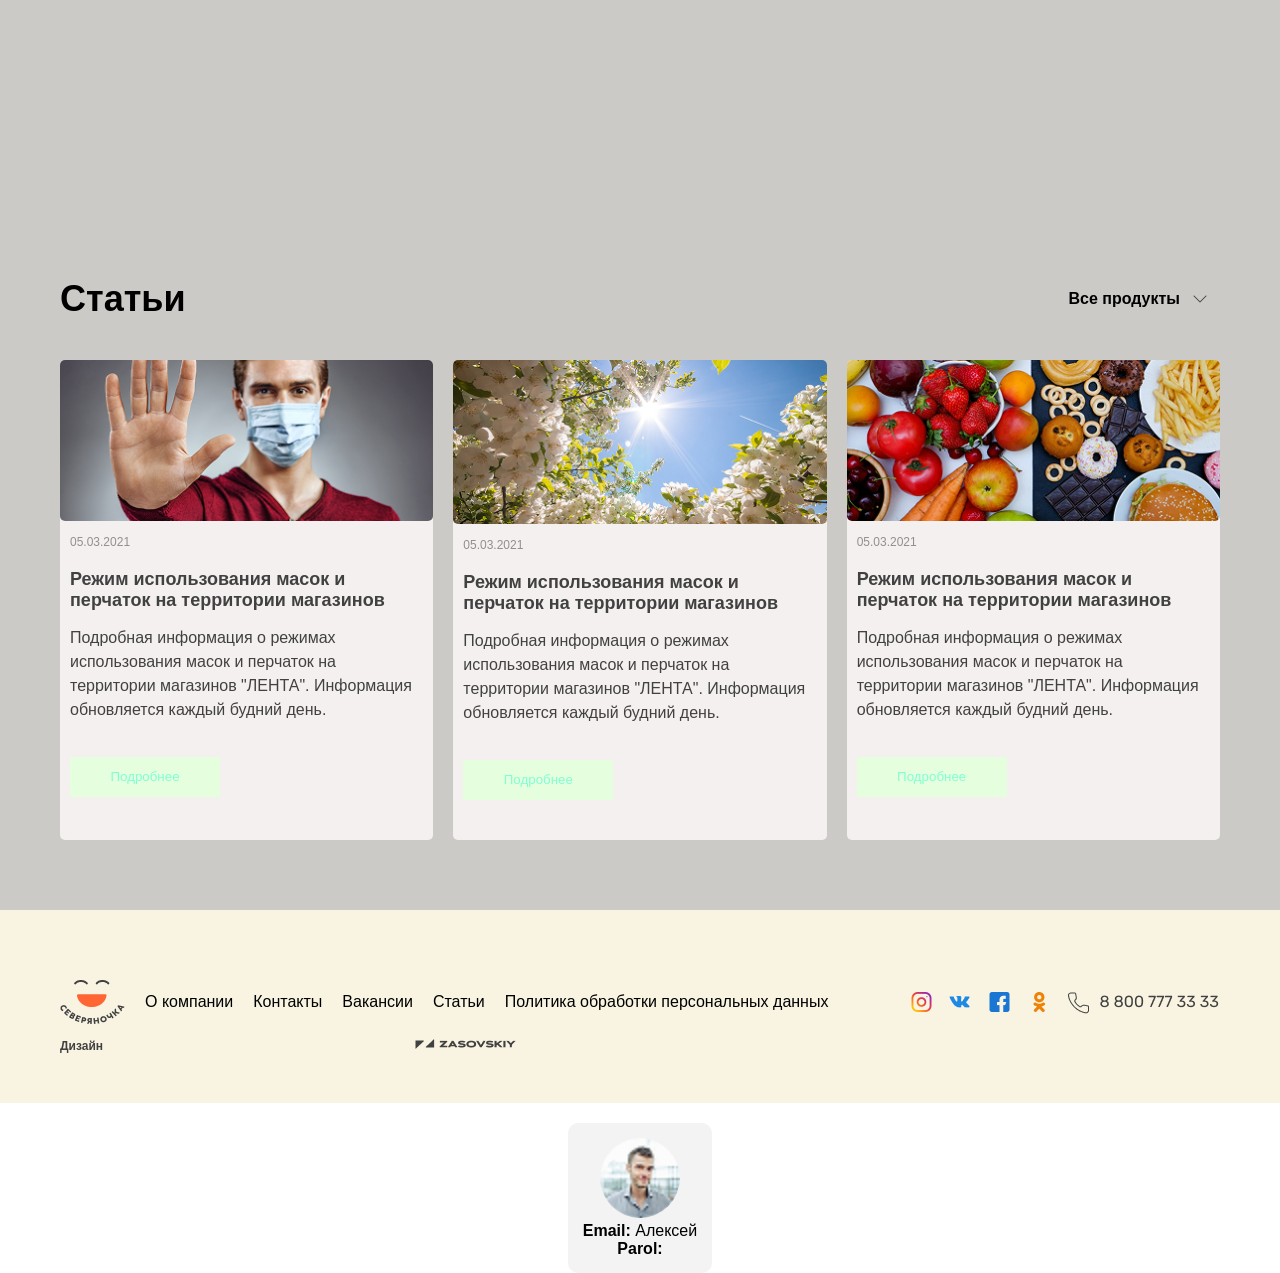
==== commit 3a1f66b1: "uyga vazifa" ====
--- a/index.html
+++ b/index.html
@@ -1,6 +1,5 @@
 <!DOCTYPE html>
 <html lang="en">
-
 <head>
   <meta charset="UTF-8">
   <meta name="viewport" content="width=device-width, initial-scale=1.0">
@@ -55,10 +54,11 @@
       </ul>
    
       <div id="profilBtn" class="card4 ">
-        <img class="card4-img" src="../paka/avatar (5).png" alt="odam">
+        <img id="profile-image" class="card4-img" src="../paka/avatar (5).png" alt="odam">
         <p class="card4-p ">Алексей</p>
-        <img src="../paka/Button (1).png" alt="Button">
-      </div>
+      </div>
+      <img src="../paka/Button (1).png" alt="Button">
+
     </div>
   </header>
   <div id="cards" class="container cards">
@@ -109,6 +109,7 @@
             </div>
       
       </div>
+      <a href=""></a>
     
     </section>
     <section id="aksiyy">
@@ -302,16 +303,19 @@
   <div id="profilOyna"  class=" parol5">
     <div   class="parol2">
       <span class="closeBtn" id="yopishX">&times;</span>
-      <h1 class="malutlar">Iltimos dasturga kirish uchun aytilgan narsalarni kirting</h1>
+      <h1 id="form" class="malutlar">Profil</h1>
       <form id="forminput" class="parol">
-        <input class="parol1"  id="ism"  placeholder="email" type="text">
-        <input class="parol1" id="email" placeholder="parol" type="password">
+        <input class="parol1" id="pholo" placeholder="Photo" type="text">
+        <input class="parol1"  id="ism"  placeholder="Nema" type="text">
+        <input class="parol1" id="email" placeholder="Parol" type="password">
         </form>
         <button class="parol3" id="jonatishBtn">Jonatish</button>
         <div class="error" id="xatoMatni"></div>
 
     </div>
   </div>
+  <div id="profilInfo" class="profil-info"></div>
+
   <script src="./products-data/products-data.js"></script>
   <script src="./js/bubling-caturing.js"></script>
   <script src="./js/cards.js"></script>
